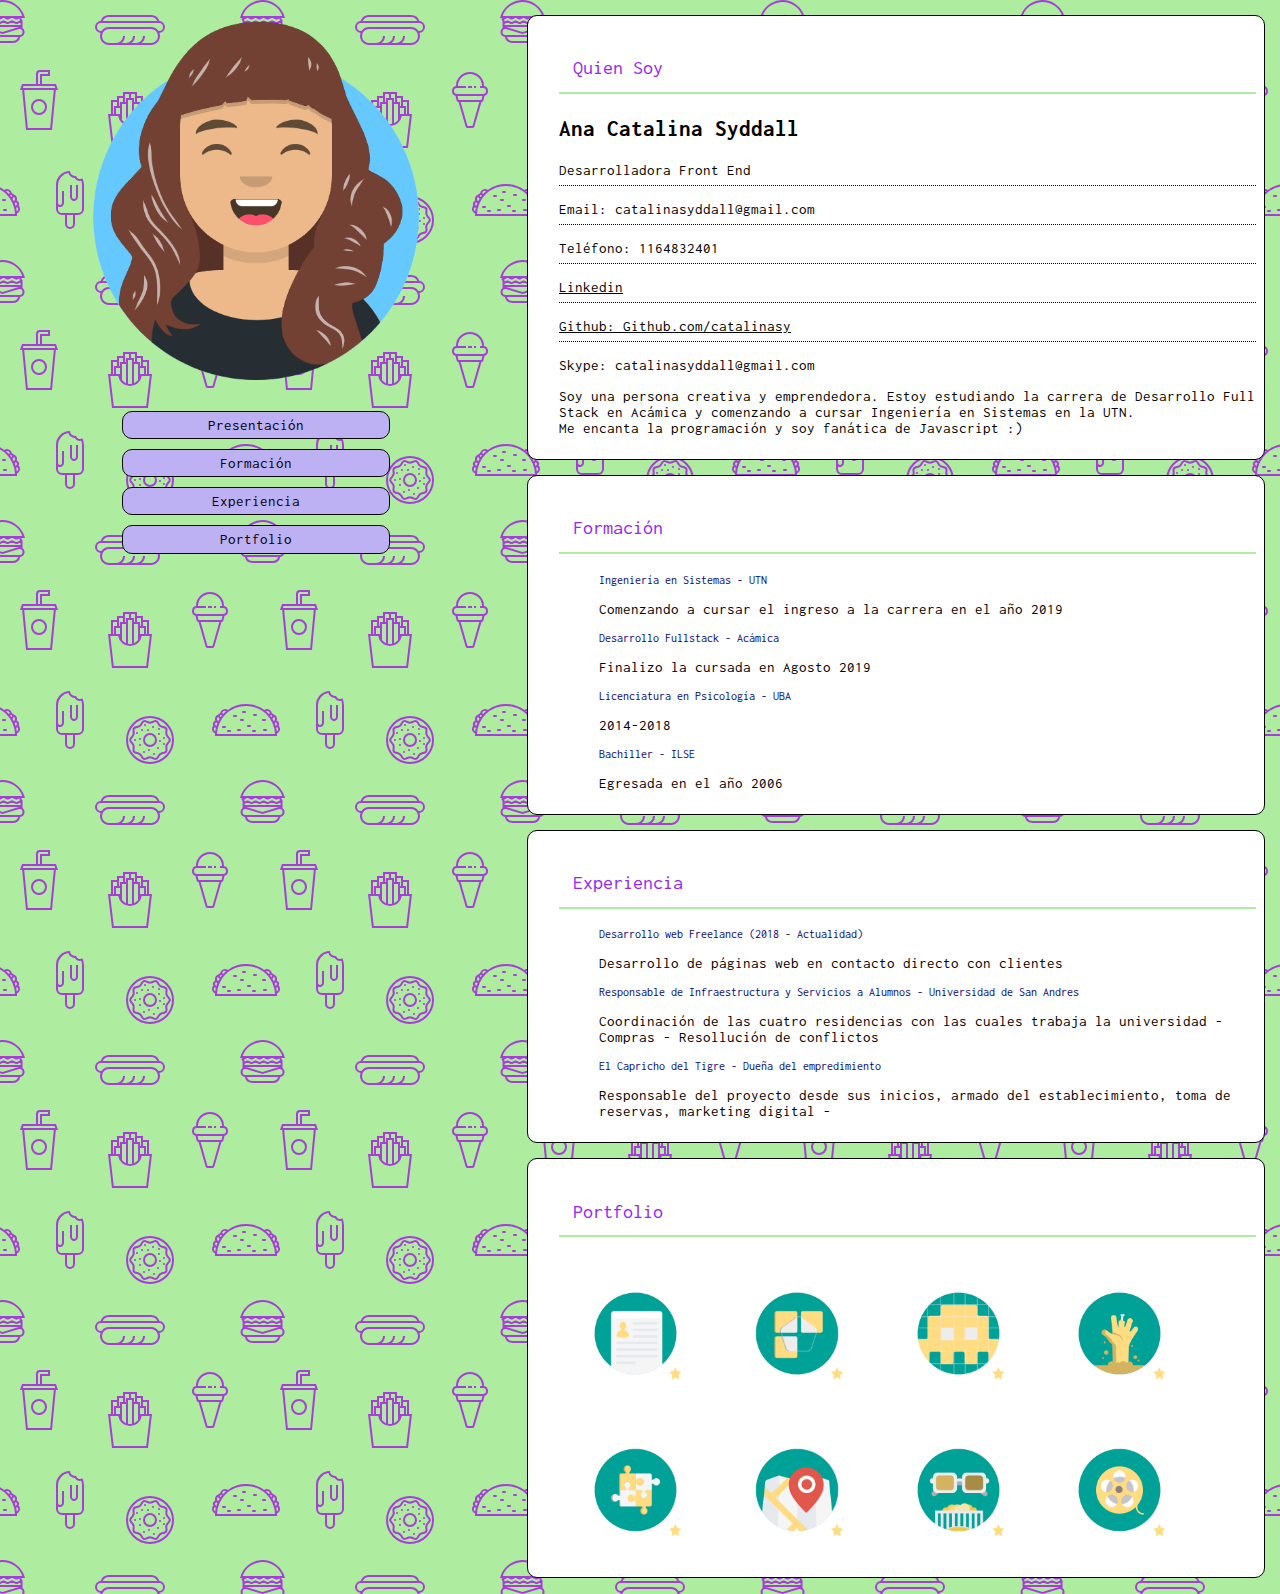
==== index.html @ 1a89f9c8 "Rename" ====
<!DOCTYPE html>
<html lang="en">
<head>
    <meta charset="UTF-8">
    <meta name="viewport" content="width=device-width, initial-scale=1.0">
    <meta http-equiv="X-UA-Compatible" content="ie=edge">
    <link rel="stylesheet" href="style.css">
    <title>Curriculum Vitae</title>
</head>
<body>
    <div class="wrapper">
        <div class="contenedorLinks">
            <img src="imgs/Avatar.png" alt="Imagen avatar">
            <a href="#presentacion">Presentación</a>
            <a href="#formacion">Formación</a>
            <a href="#experiencia">Experiencia</a>
            <a href="#portfolio">Portfolio</a>
        </div>
        <div class="contenedorInfo">
            <div id="presentacion" class="contenedorTexto">
                <p class="tituloSeccion">Quien Soy</p>
                <p class="nombre">Ana Catalina Syddall</p>
                <p class="datos">Desarrolladora Front End </p>
                <p class="datos">Email: catalinasyddall@gmail.com</p>
                <p class="datos">Teléfono: 1164832401</p>
                <p class="datos">
                <a href="https://www.linkedin.com/in/catalina-syddall-93647411b/">Linkedin </a>
                </p>
                <p class="datos">
                <a href="https://github.com/catalinasy">Github: Github.com/catalinasy</a>
                </p>
                <p>Skype: catalinasyddall@gmail.com</p>
                <p>
                Soy una persona creativa y emprendedora. Estoy estudiando la carrera de Desarrollo Full Stack en Acámica y comenzando a cursar Ingeniería en Sistemas en la UTN. <br>
                Me encanta la programación y soy fanática de Javascript :)
                </p>
            </div>
        <div id="formacion" class="contenedorTexto">
            <p class="tituloSeccion">Formación</p>
        <ul>
            <li class="title">Ingeniería en Sistemas - UTN</li>
            <p>Comenzando a cursar el ingreso a la carrera en el año 2019</p>
            <li class="title">Desarrollo Fullstack - Acámica</li>
            <p >Finalizo la cursada en Agosto 2019</p>
            <li class="title">Licenciatura en Psicología - UBA</li>
            <p>2014-2018</p>
            <li class="title">Bachiller - ILSE</li>
            <p>Egresada en el año 2006</p>

        </ul>
        </div>
        <div id="experiencia" class="contenedorTexto">
        
            <p class="tituloSeccion">Experiencia</p>
            <ul>
            <li class="title">Desarrollo web Freelance (2018 - Actualidad)</li>
            <p>Desarrollo de páginas web en contacto directo con clientes</p>
            <li class="title">
                Responsable de Infraestructura y Servicios a Alumnos - Universidad de San Andres
            </li>
            <p>Coordinación de las cuatro residencias con las cuales trabaja la universidad - Compras - Resollución de conflictos</p>
            <li class="title">El Capricho del Tigre - Dueña del empredimiento</li>
            <p>Responsable del proyecto desde sus inicios, armado del establecimiento, toma de reservas, marketing digital - </p>
        </ul>
        </div>
        
        <div id="portfolio" class="contenedorTexto">
            <p class="tituloSeccion">Portfolio</p>
            <div class="contenedor imagenes">
            <div class="primero">
                <img src="imgs/cv-icon.png" alt="Cv Icon">
                
                <img src="imgs/rompecabezas-icon.png" alt="Cv Icon">
                <img src="imgs/pixel-art-icon.png" alt="Cv Icon">
                <img src="imgs/ciudad-zombie-icon.png" alt="Cv Icon">
                
            </div>
            <div class="segundo">
                    <img src="imgs/recargado-icon.png" alt="Cv Icon">
                    <img src="imgs/mapa-interactivo-icon.png" alt="Cv Icon">
                    <img src="imgs/peli-vs-peli-icon.png" alt="Cv Icon">
                    <img src="imgs/que-veo-icon.png" alt="Cv Icon">
                </div>
            </div>
        </div>
        </div>
    </div>
</body>
</html>
---- style.css ----
@import url('https://fonts.googleapis.com/css?family=Inconsolata');
body{
    margin:0;
    padding:0;
    font-family: 'Inconsolata', monospace;
    font-size: 15px;
    /* background: -webkit-radial-gradient(#3494E6, #EC6EAD) */
    background-color: #aeec9f;
background-image: url("data:image/svg+xml,%3Csvg xmlns='http://www.w3.org/2000/svg' width='260' height='260' viewBox='0 0 260 260'%3E%3Cg fill-rule='evenodd'%3E%3Cg fill='%23a73ed9' fill-opacity='1'%3E%3Cpath d='M24.37 16c.2.65.39 1.32.54 2H21.17l1.17 2.34.45.9-.24.11V28a5 5 0 0 1-2.23 8.94l-.02.06a8 8 0 0 1-7.75 6h-20a8 8 0 0 1-7.74-6l-.02-.06A5 5 0 0 1-17.45 28v-6.76l-.79-1.58-.44-.9.9-.44.63-.32H-20a23.01 23.01 0 0 1 44.37-2zm-36.82 2a1 1 0 0 0-.44.1l-3.1 1.56.89 1.79 1.31-.66a3 3 0 0 1 2.69 0l2.2 1.1a1 1 0 0 0 .9 0l2.21-1.1a3 3 0 0 1 2.69 0l2.2 1.1a1 1 0 0 0 .9 0l2.21-1.1a3 3 0 0 1 2.69 0l2.2 1.1a1 1 0 0 0 .86.02l2.88-1.27a3 3 0 0 1 2.43 0l2.88 1.27a1 1 0 0 0 .85-.02l3.1-1.55-.89-1.79-1.42.71a3 3 0 0 1-2.56.06l-2.77-1.23a1 1 0 0 0-.4-.09h-.01a1 1 0 0 0-.4.09l-2.78 1.23a3 3 0 0 1-2.56-.06l-2.3-1.15a1 1 0 0 0-.45-.11h-.01a1 1 0 0 0-.44.1L.9 19.22a3 3 0 0 1-2.69 0l-2.2-1.1a1 1 0 0 0-.45-.11h-.01a1 1 0 0 0-.44.1l-2.21 1.11a3 3 0 0 1-2.69 0l-2.2-1.1a1 1 0 0 0-.45-.11h-.01zm0-2h-4.9a21.01 21.01 0 0 1 39.61 0h-2.09l-.06-.13-.26.13h-32.31zm30.35 7.68l1.36-.68h1.3v2h-36v-1.15l.34-.17 1.36-.68h2.59l1.36.68a3 3 0 0 0 2.69 0l1.36-.68h2.59l1.36.68a3 3 0 0 0 2.69 0L2.26 23h2.59l1.36.68a3 3 0 0 0 2.56.06l1.67-.74h3.23l1.67.74a3 3 0 0 0 2.56-.06zM-13.82 27l16.37 4.91L18.93 27h-32.75zm-.63 2h.34l16.66 5 16.67-5h.33a3 3 0 1 1 0 6h-34a3 3 0 1 1 0-6zm1.35 8a6 6 0 0 0 5.65 4h20a6 6 0 0 0 5.66-4H-13.1z'/%3E%3Cpath id='path6_fill-copy' d='M284.37 16c.2.65.39 1.32.54 2H281.17l1.17 2.34.45.9-.24.11V28a5 5 0 0 1-2.23 8.94l-.02.06a8 8 0 0 1-7.75 6h-20a8 8 0 0 1-7.74-6l-.02-.06a5 5 0 0 1-2.24-8.94v-6.76l-.79-1.58-.44-.9.9-.44.63-.32H240a23.01 23.01 0 0 1 44.37-2zm-36.82 2a1 1 0 0 0-.44.1l-3.1 1.56.89 1.79 1.31-.66a3 3 0 0 1 2.69 0l2.2 1.1a1 1 0 0 0 .9 0l2.21-1.1a3 3 0 0 1 2.69 0l2.2 1.1a1 1 0 0 0 .9 0l2.21-1.1a3 3 0 0 1 2.69 0l2.2 1.1a1 1 0 0 0 .86.02l2.88-1.27a3 3 0 0 1 2.43 0l2.88 1.27a1 1 0 0 0 .85-.02l3.1-1.55-.89-1.79-1.42.71a3 3 0 0 1-2.56.06l-2.77-1.23a1 1 0 0 0-.4-.09h-.01a1 1 0 0 0-.4.09l-2.78 1.23a3 3 0 0 1-2.56-.06l-2.3-1.15a1 1 0 0 0-.45-.11h-.01a1 1 0 0 0-.44.1l-2.21 1.11a3 3 0 0 1-2.69 0l-2.2-1.1a1 1 0 0 0-.45-.11h-.01a1 1 0 0 0-.44.1l-2.21 1.11a3 3 0 0 1-2.69 0l-2.2-1.1a1 1 0 0 0-.45-.11h-.01zm0-2h-4.9a21.01 21.01 0 0 1 39.61 0h-2.09l-.06-.13-.26.13h-32.31zm30.35 7.68l1.36-.68h1.3v2h-36v-1.15l.34-.17 1.36-.68h2.59l1.36.68a3 3 0 0 0 2.69 0l1.36-.68h2.59l1.36.68a3 3 0 0 0 2.69 0l1.36-.68h2.59l1.36.68a3 3 0 0 0 2.56.06l1.67-.74h3.23l1.67.74a3 3 0 0 0 2.56-.06zM246.18 27l16.37 4.91L278.93 27h-32.75zm-.63 2h.34l16.66 5 16.67-5h.33a3 3 0 1 1 0 6h-34a3 3 0 1 1 0-6zm1.35 8a6 6 0 0 0 5.65 4h20a6 6 0 0 0 5.66-4H246.9z'/%3E%3Cpath d='M159.5 21.02A9 9 0 0 0 151 15h-42a9 9 0 0 0-8.5 6.02 6 6 0 0 0 .02 11.96A8.99 8.99 0 0 0 109 45h42a9 9 0 0 0 8.48-12.02 6 6 0 0 0 .02-11.96zM151 17h-42a7 7 0 0 0-6.33 4h54.66a7 7 0 0 0-6.33-4zm-9.34 26a8.98 8.98 0 0 0 3.34-7h-2a7 7 0 0 1-7 7h-4.34a8.98 8.98 0 0 0 3.34-7h-2a7 7 0 0 1-7 7h-4.34a8.98 8.98 0 0 0 3.34-7h-2a7 7 0 0 1-7 7h-7a7 7 0 1 1 0-14h42a7 7 0 1 1 0 14h-9.34zM109 27a9 9 0 0 0-7.48 4H101a4 4 0 1 1 0-8h58a4 4 0 0 1 0 8h-.52a9 9 0 0 0-7.48-4h-42z'/%3E%3Cpath d='M39 115a8 8 0 1 0 0-16 8 8 0 0 0 0 16zm6-8a6 6 0 1 1-12 0 6 6 0 0 1 12 0zm-3-29v-2h8v-6H40a4 4 0 0 0-4 4v10H22l-1.33 4-.67 2h2.19L26 130h26l3.81-40H58l-.67-2L56 84H42v-6zm-4-4v10h2V74h8v-2h-8a2 2 0 0 0-2 2zm2 12h14.56l.67 2H22.77l.67-2H40zm13.8 4H24.2l3.62 38h22.36l3.62-38z'/%3E%3Cpath d='M129 92h-6v4h-6v4h-6v14h-3l.24 2 3.76 32h36l3.76-32 .24-2h-3v-14h-6v-4h-6v-4h-8zm18 22v-12h-4v4h3v8h1zm-3 0v-6h-4v6h4zm-6 6v-16h-4v19.17c1.6-.7 2.97-1.8 4-3.17zm-6 3.8V100h-4v23.8a10.04 10.04 0 0 0 4 0zm-6-.63V104h-4v16a10.04 10.04 0 0 0 4 3.17zm-6-9.17v-6h-4v6h4zm-6 0v-8h3v-4h-4v12h1zm27-12v-4h-4v4h3v4h1v-4zm-6 0v-8h-4v4h3v4h1zm-6-4v-4h-4v8h1v-4h3zm-6 4v-4h-4v8h1v-4h3zm7 24a12 12 0 0 0 11.83-10h7.92l-3.53 30h-32.44l-3.53-30h7.92A12 12 0 0 0 130 126z'/%3E%3Cpath d='M212 86v2h-4v-2h4zm4 0h-2v2h2v-2zm-20 0v.1a5 5 0 0 0-.56 9.65l.06.25 1.12 4.48a2 2 0 0 0 1.94 1.52h.01l7.02 24.55a2 2 0 0 0 1.92 1.45h4.98a2 2 0 0 0 1.92-1.45l7.02-24.55a2 2 0 0 0 1.95-1.52L224.5 96l.06-.25a5 5 0 0 0-.56-9.65V86a14 14 0 0 0-28 0zm4 0h6v2h-9a3 3 0 1 0 0 6H223a3 3 0 1 0 0-6H220v-2h2a12 12 0 1 0-24 0h2zm-1.44 14l-1-4h24.88l-1 4h-22.88zm8.95 26l-6.86-24h18.7l-6.86 24h-4.98zM150 242a22 22 0 1 0 0-44 22 22 0 0 0 0 44zm24-22a24 24 0 1 1-48 0 24 24 0 0 1 48 0zm-28.38 17.73l2.04-.87a6 6 0 0 1 4.68 0l2.04.87a2 2 0 0 0 2.5-.82l1.14-1.9a6 6 0 0 1 3.79-2.75l2.15-.5a2 2 0 0 0 1.54-2.12l-.19-2.2a6 6 0 0 1 1.45-4.46l1.45-1.67a2 2 0 0 0 0-2.62l-1.45-1.67a6 6 0 0 1-1.45-4.46l.2-2.2a2 2 0 0 0-1.55-2.13l-2.15-.5a6 6 0 0 1-3.8-2.75l-1.13-1.9a2 2 0 0 0-2.5-.8l-2.04.86a6 6 0 0 1-4.68 0l-2.04-.87a2 2 0 0 0-2.5.82l-1.14 1.9a6 6 0 0 1-3.79 2.75l-2.15.5a2 2 0 0 0-1.54 2.12l.19 2.2a6 6 0 0 1-1.45 4.46l-1.45 1.67a2 2 0 0 0 0 2.62l1.45 1.67a6 6 0 0 1 1.45 4.46l-.2 2.2a2 2 0 0 0 1.55 2.13l2.15.5a6 6 0 0 1 3.8 2.75l1.13 1.9a2 2 0 0 0 2.5.8zm2.82.97a4 4 0 0 1 3.12 0l2.04.87a4 4 0 0 0 4.99-1.62l1.14-1.9a4 4 0 0 1 2.53-1.84l2.15-.5a4 4 0 0 0 3.09-4.24l-.2-2.2a4 4 0 0 1 .97-2.98l1.45-1.67a4 4 0 0 0 0-5.24l-1.45-1.67a4 4 0 0 1-.97-2.97l.2-2.2a4 4 0 0 0-3.09-4.25l-2.15-.5a4 4 0 0 1-2.53-1.84l-1.14-1.9a4 4 0 0 0-5-1.62l-2.03.87a4 4 0 0 1-3.12 0l-2.04-.87a4 4 0 0 0-4.99 1.62l-1.14 1.9a4 4 0 0 1-2.53 1.84l-2.15.5a4 4 0 0 0-3.09 4.24l.2 2.2a4 4 0 0 1-.97 2.98l-1.45 1.67a4 4 0 0 0 0 5.24l1.45 1.67a4 4 0 0 1 .97 2.97l-.2 2.2a4 4 0 0 0 3.09 4.25l2.15.5a4 4 0 0 1 2.53 1.84l1.14 1.9a4 4 0 0 0 5 1.62l2.03-.87zM152 207a1 1 0 1 1 2 0 1 1 0 0 1-2 0zm6 2a1 1 0 1 1 2 0 1 1 0 0 1-2 0zm-11 1a1 1 0 1 1 2 0 1 1 0 0 1-2 0zm-6 0a1 1 0 1 1 2 0 1 1 0 0 1-2 0zm3-5a1 1 0 1 1 2 0 1 1 0 0 1-2 0zm-8 8a1 1 0 1 1 2 0 1 1 0 0 1-2 0zm3 6a1 1 0 1 1 2 0 1 1 0 0 1-2 0zm0 6a1 1 0 1 1 2 0 1 1 0 0 1-2 0zm4 7a1 1 0 1 1 2 0 1 1 0 0 1-2 0zm5-2a1 1 0 1 1 2 0 1 1 0 0 1-2 0zm5 4a1 1 0 1 1 2 0 1 1 0 0 1-2 0zm4-6a1 1 0 1 1 2 0 1 1 0 0 1-2 0zm6-4a1 1 0 1 1 2 0 1 1 0 0 1-2 0zm-4-3a1 1 0 1 1 2 0 1 1 0 0 1-2 0zm4-3a1 1 0 1 1 2 0 1 1 0 0 1-2 0zm-5-4a1 1 0 1 1 2 0 1 1 0 0 1-2 0zm-24 6a1 1 0 1 1 2 0 1 1 0 0 1-2 0zm16 5a5 5 0 1 0 0-10 5 5 0 0 0 0 10zm7-5a7 7 0 1 1-14 0 7 7 0 0 1 14 0zm86-29a1 1 0 0 0 0 2h2a1 1 0 0 0 0-2h-2zm19 9a1 1 0 0 1 1-1h2a1 1 0 0 1 0 2h-2a1 1 0 0 1-1-1zm-14 5a1 1 0 0 0 0 2h2a1 1 0 0 0 0-2h-2zm-25 1a1 1 0 0 0 0 2h2a1 1 0 0 0 0-2h-2zm5 4a1 1 0 0 0 0 2h2a1 1 0 0 0 0-2h-2zm9 0a1 1 0 0 1 1-1h2a1 1 0 0 1 0 2h-2a1 1 0 0 1-1-1zm15 1a1 1 0 0 1 1-1h2a1 1 0 0 1 0 2h-2a1 1 0 0 1-1-1zm12-2a1 1 0 0 0 0 2h2a1 1 0 0 0 0-2h-2zm-11-14a1 1 0 0 1 1-1h2a1 1 0 0 1 0 2h-2a1 1 0 0 1-1-1zm-19 0a1 1 0 0 0 0 2h2a1 1 0 0 0 0-2h-2zm6 5a1 1 0 0 1 1-1h2a1 1 0 0 1 0 2h-2a1 1 0 0 1-1-1zm-25 15c0-.47.01-.94.03-1.4a5 5 0 0 1-1.7-8 3.99 3.99 0 0 1 1.88-5.18 5 5 0 0 1 3.4-6.22 3 3 0 0 1 1.46-1.05 5 5 0 0 1 7.76-3.27A30.86 30.86 0 0 1 246 184c6.79 0 13.06 2.18 18.17 5.88a5 5 0 0 1 7.76 3.27 3 3 0 0 1 1.47 1.05 5 5 0 0 1 3.4 6.22 4 4 0 0 1 1.87 5.18 4.98 4.98 0 0 1-1.7 8c.02.46.03.93.03 1.4v1h-62v-1zm.83-7.17a30.9 30.9 0 0 0-.62 3.57 3 3 0 0 1-.61-4.2c.37.28.78.49 1.23.63zm1.49-4.61c-.36.87-.68 1.76-.96 2.68a2 2 0 0 1-.21-3.71c.33.4.73.75 1.17 1.03zm2.32-4.54c-.54.86-1.03 1.76-1.49 2.68a3 3 0 0 1-.07-4.67 3 3 0 0 0 1.56 1.99zm1.14-1.7c.35-.5.72-.98 1.1-1.46a1 1 0 1 0-1.1 1.45zm5.34-5.77c-1.03.86-2 1.79-2.9 2.77a3 3 0 0 0-1.11-.77 3 3 0 0 1 4-2zm42.66 2.77c-.9-.98-1.87-1.9-2.9-2.77a3 3 0 0 1 4.01 2 3 3 0 0 0-1.1.77zm1.34 1.54c.38.48.75.96 1.1 1.45a1 1 0 1 0-1.1-1.45zm3.73 5.84c-.46-.92-.95-1.82-1.5-2.68a3 3 0 0 0 1.57-1.99 3 3 0 0 1-.07 4.67zm1.8 4.53c-.29-.9-.6-1.8-.97-2.67.44-.28.84-.63 1.17-1.03a2 2 0 0 1-.2 3.7zm1.14 5.51c-.14-1.21-.35-2.4-.62-3.57.45-.14.86-.35 1.23-.63a2.99 2.99 0 0 1-.6 4.2zM275 214a29 29 0 0 0-57.97 0h57.96zM72.33 198.12c-.21-.32-.34-.7-.34-1.12v-12h-2v12a4.01 4.01 0 0 0 7.09 2.54c.57-.69.91-1.57.91-2.54v-12h-2v12a1.99 1.99 0 0 1-2 2 2 2 0 0 1-1.66-.88zM75 176c.38 0 .74-.04 1.1-.12a4 4 0 0 0 6.19 2.4A13.94 13.94 0 0 1 84 185v24a6 6 0 0 1-6 6h-3v9a5 5 0 1 1-10 0v-9h-3a6 6 0 0 1-6-6v-24a14 14 0 0 1 14-14 5 5 0 0 0 5 5zm-17 15v12a1.99 1.99 0 0 0 1.22 1.84 2 2 0 0 0 2.44-.72c.21-.32.34-.7.34-1.12v-12h2v12a3.98 3.98 0 0 1-5.35 3.77 3.98 3.98 0 0 1-.65-.3V209a4 4 0 0 0 4 4h16a4 4 0 0 0 4-4v-24c.01-1.53-.23-2.88-.72-4.17-.43.1-.87.16-1.28.17a6 6 0 0 1-5.2-3 7 7 0 0 1-6.47-4.88A12 12 0 0 0 58 185v6zm9 24v9a3 3 0 1 0 6 0v-9h-6z'/%3E%3Cpath d='M-17 191a1 1 0 0 0 0 2h2a1 1 0 0 0 0-2h-2zm19 9a1 1 0 0 1 1-1h2a1 1 0 0 1 0 2H3a1 1 0 0 1-1-1zm-14 5a1 1 0 0 0 0 2h2a1 1 0 0 0 0-2h-2zm-25 1a1 1 0 0 0 0 2h2a1 1 0 0 0 0-2h-2zm5 4a1 1 0 0 0 0 2h2a1 1 0 0 0 0-2h-2zm9 0a1 1 0 0 1 1-1h2a1 1 0 0 1 0 2h-2a1 1 0 0 1-1-1zm15 1a1 1 0 0 1 1-1h2a1 1 0 0 1 0 2h-2a1 1 0 0 1-1-1zm12-2a1 1 0 0 0 0 2h2a1 1 0 0 0 0-2H4zm-11-14a1 1 0 0 1 1-1h2a1 1 0 0 1 0 2h-2a1 1 0 0 1-1-1zm-19 0a1 1 0 0 0 0 2h2a1 1 0 0 0 0-2h-2zm6 5a1 1 0 0 1 1-1h2a1 1 0 0 1 0 2h-2a1 1 0 0 1-1-1zm-25 15c0-.47.01-.94.03-1.4a5 5 0 0 1-1.7-8 3.99 3.99 0 0 1 1.88-5.18 5 5 0 0 1 3.4-6.22 3 3 0 0 1 1.46-1.05 5 5 0 0 1 7.76-3.27A30.86 30.86 0 0 1-14 184c6.79 0 13.06 2.18 18.17 5.88a5 5 0 0 1 7.76 3.27 3 3 0 0 1 1.47 1.05 5 5 0 0 1 3.4 6.22 4 4 0 0 1 1.87 5.18 4.98 4.98 0 0 1-1.7 8c.02.46.03.93.03 1.4v1h-62v-1zm.83-7.17a30.9 30.9 0 0 0-.62 3.57 3 3 0 0 1-.61-4.2c.37.28.78.49 1.23.63zm1.49-4.61c-.36.87-.68 1.76-.96 2.68a2 2 0 0 1-.21-3.71c.33.4.73.75 1.17 1.03zm2.32-4.54c-.54.86-1.03 1.76-1.49 2.68a3 3 0 0 1-.07-4.67 3 3 0 0 0 1.56 1.99zm1.14-1.7c.35-.5.72-.98 1.1-1.46a1 1 0 1 0-1.1 1.45zm5.34-5.77c-1.03.86-2 1.79-2.9 2.77a3 3 0 0 0-1.11-.77 3 3 0 0 1 4-2zm42.66 2.77c-.9-.98-1.87-1.9-2.9-2.77a3 3 0 0 1 4.01 2 3 3 0 0 0-1.1.77zm1.34 1.54c.38.48.75.96 1.1 1.45a1 1 0 1 0-1.1-1.45zm3.73 5.84c-.46-.92-.95-1.82-1.5-2.68a3 3 0 0 0 1.57-1.99 3 3 0 0 1-.07 4.67zm1.8 4.53c-.29-.9-.6-1.8-.97-2.67.44-.28.84-.63 1.17-1.03a2 2 0 0 1-.2 3.7zm1.14 5.51c-.14-1.21-.35-2.4-.62-3.57.45-.14.86-.35 1.23-.63a2.99 2.99 0 0 1-.6 4.2zM15 214a29 29 0 0 0-57.97 0h57.96z'/%3E%3C/g%3E%3C/g%3E%3C/svg%3E");

}

.wrapper{
    display:Flex;
    justify-content: space-around;
    align-items: center;
    height:100%;
}

.contenedorLinks{
    display: flex;
    flex-direction: column;
    justify-content: center;
    align-items: center;
    width: 40%;
    height: 100%;
    align-self: flex-start;
    font-size: 15px;
}

.contenedorLinks img {
    width: 70%;
    margin-bottom: 5%;
}

.contenedorLinks a{
   
    width: 50%;
    margin: 5px 10px;
    padding: 1%;
    background: rgb(189, 177, 243);
    border:solid 1px rgb(7, 7, 7);
    border-radius: 10px;
    min-height: 10%;
    text-align: center;
    text-decoration: none;
        
}

a:link{
    color:black;
}
.contenedorInfo{
    width: 60%;
}
.nombre{
    font-size: 150%;
    font-weight: bold;
}
.contenedorTexto{
    margin: 2%;
    border: black solid 1px;
    border-radius: 10px;
    padding: 1%;
    background: white;
    padding-left:4%;

}


.tituloSeccion{
    border-bottom: solid #aeec9f 2px;
    width: 96%;
    padding:2%;
    font-size: 130%;
    color: #9328f7;
    
}

ul{
    list-style: none;
}

.title{
    color: rgb(4, 4, 122);
    font-size: 12px;
}
.primero img{
    width: 22%;
}

.segundo img{
    width: 22%;
}
.contenedorImagenes{
    display: flex;
    justify-content: space-evenly;
    align-items: center;
}

.contenedorImagenes{
    padding:0;
    margin:0;
}

.datos{
    padding-bottom: 1%;
    border-bottom: dotted black 1px;
}
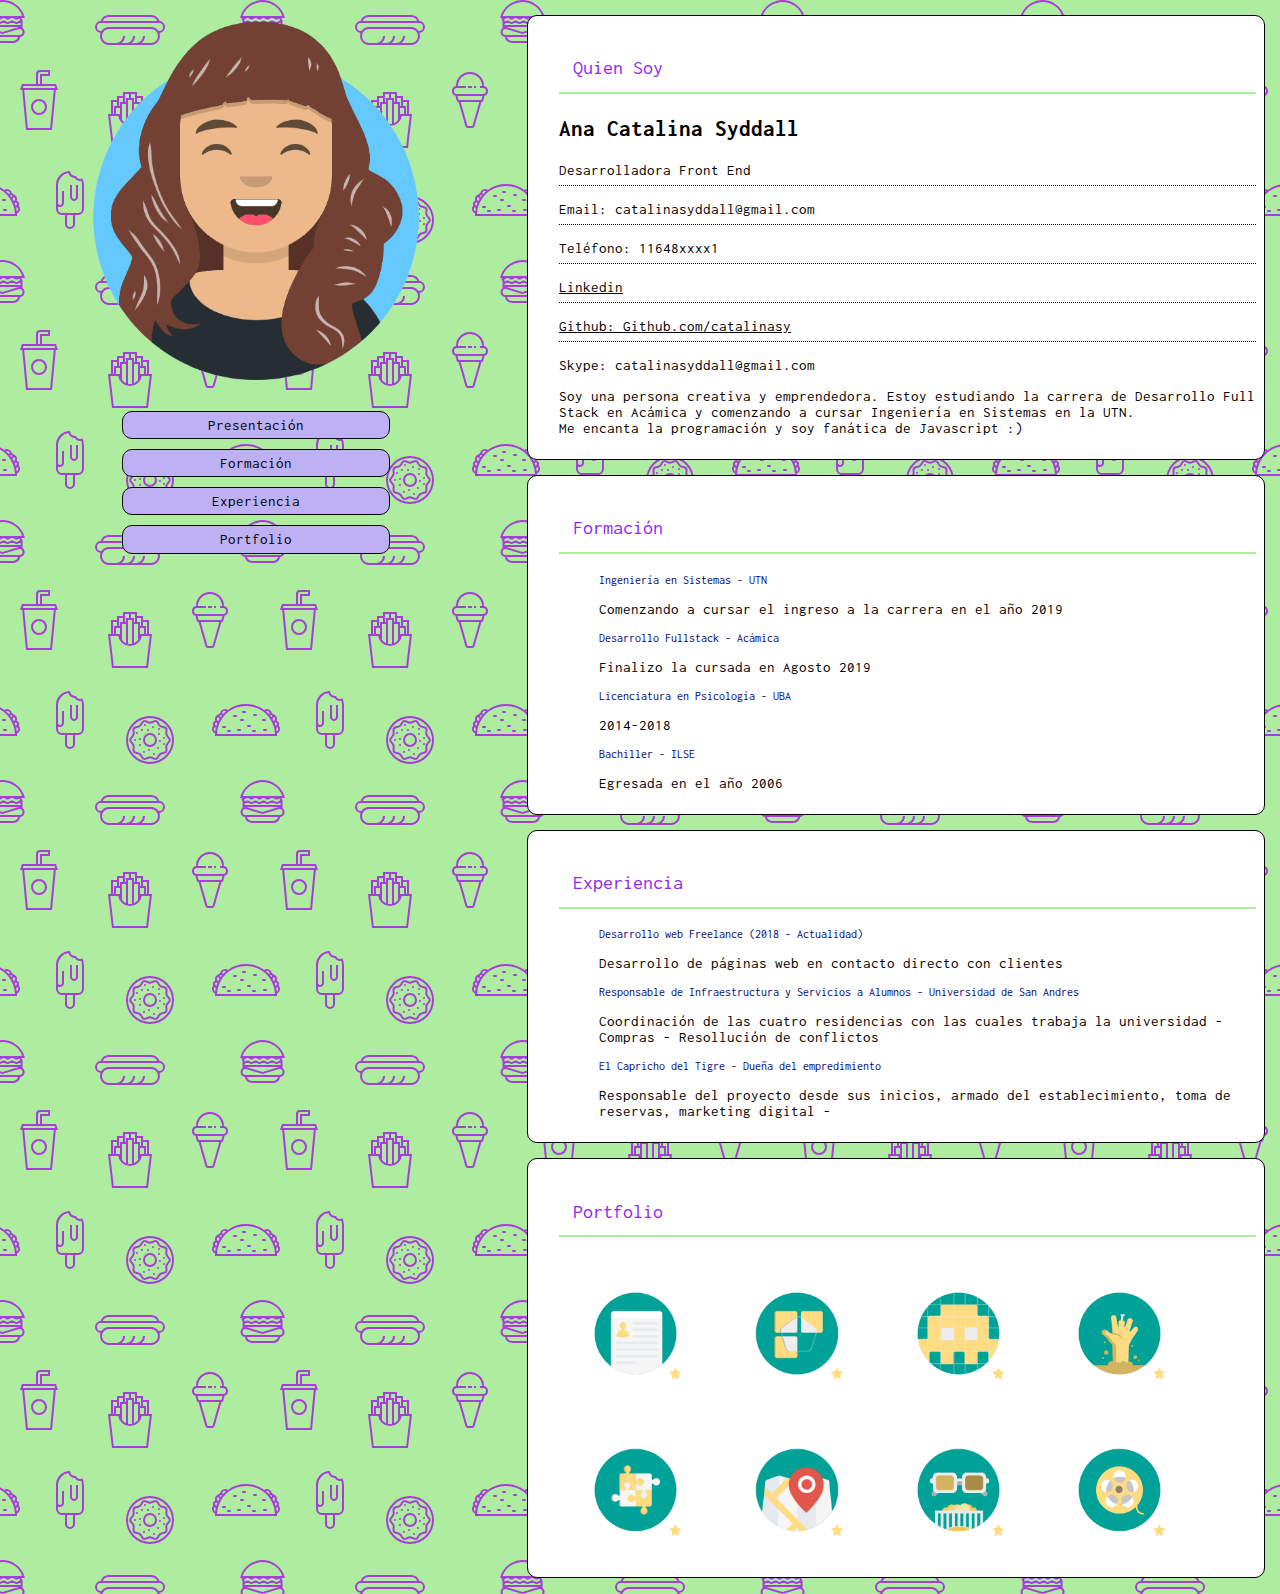
==== commit df65ac21: "Merge branch 'master' of https://github.com/catalinasy/cv" ====
--- a/index.html
+++ b/index.html
@@ -22,7 +22,7 @@
                 <p class="nombre">Ana Catalina Syddall</p>
                 <p class="datos">Desarrolladora Front End </p>
                 <p class="datos">Email: catalinasyddall@gmail.com</p>
-                <p class="datos">Teléfono: 1164832401</p>
+                <p class="datos">Teléfono: 11648xxxx1</p>
                 <p class="datos">
                 <a href="https://www.linkedin.com/in/catalina-syddall-93647411b/">Linkedin </a>
                 </p>
@@ -68,7 +68,8 @@
             <p class="tituloSeccion">Portfolio</p>
             <div class="contenedor imagenes">
             <div class="primero">
-                <img src="imgs/cv-icon.png" alt="Cv Icon">
+                <a href="https://catalinasy.github.io/cv/"><img src="imgs/cv-icon.png" alt="Cv Icon"></a>
+                
                 
                 <img src="imgs/rompecabezas-icon.png" alt="Cv Icon">
                 <img src="imgs/pixel-art-icon.png" alt="Cv Icon">
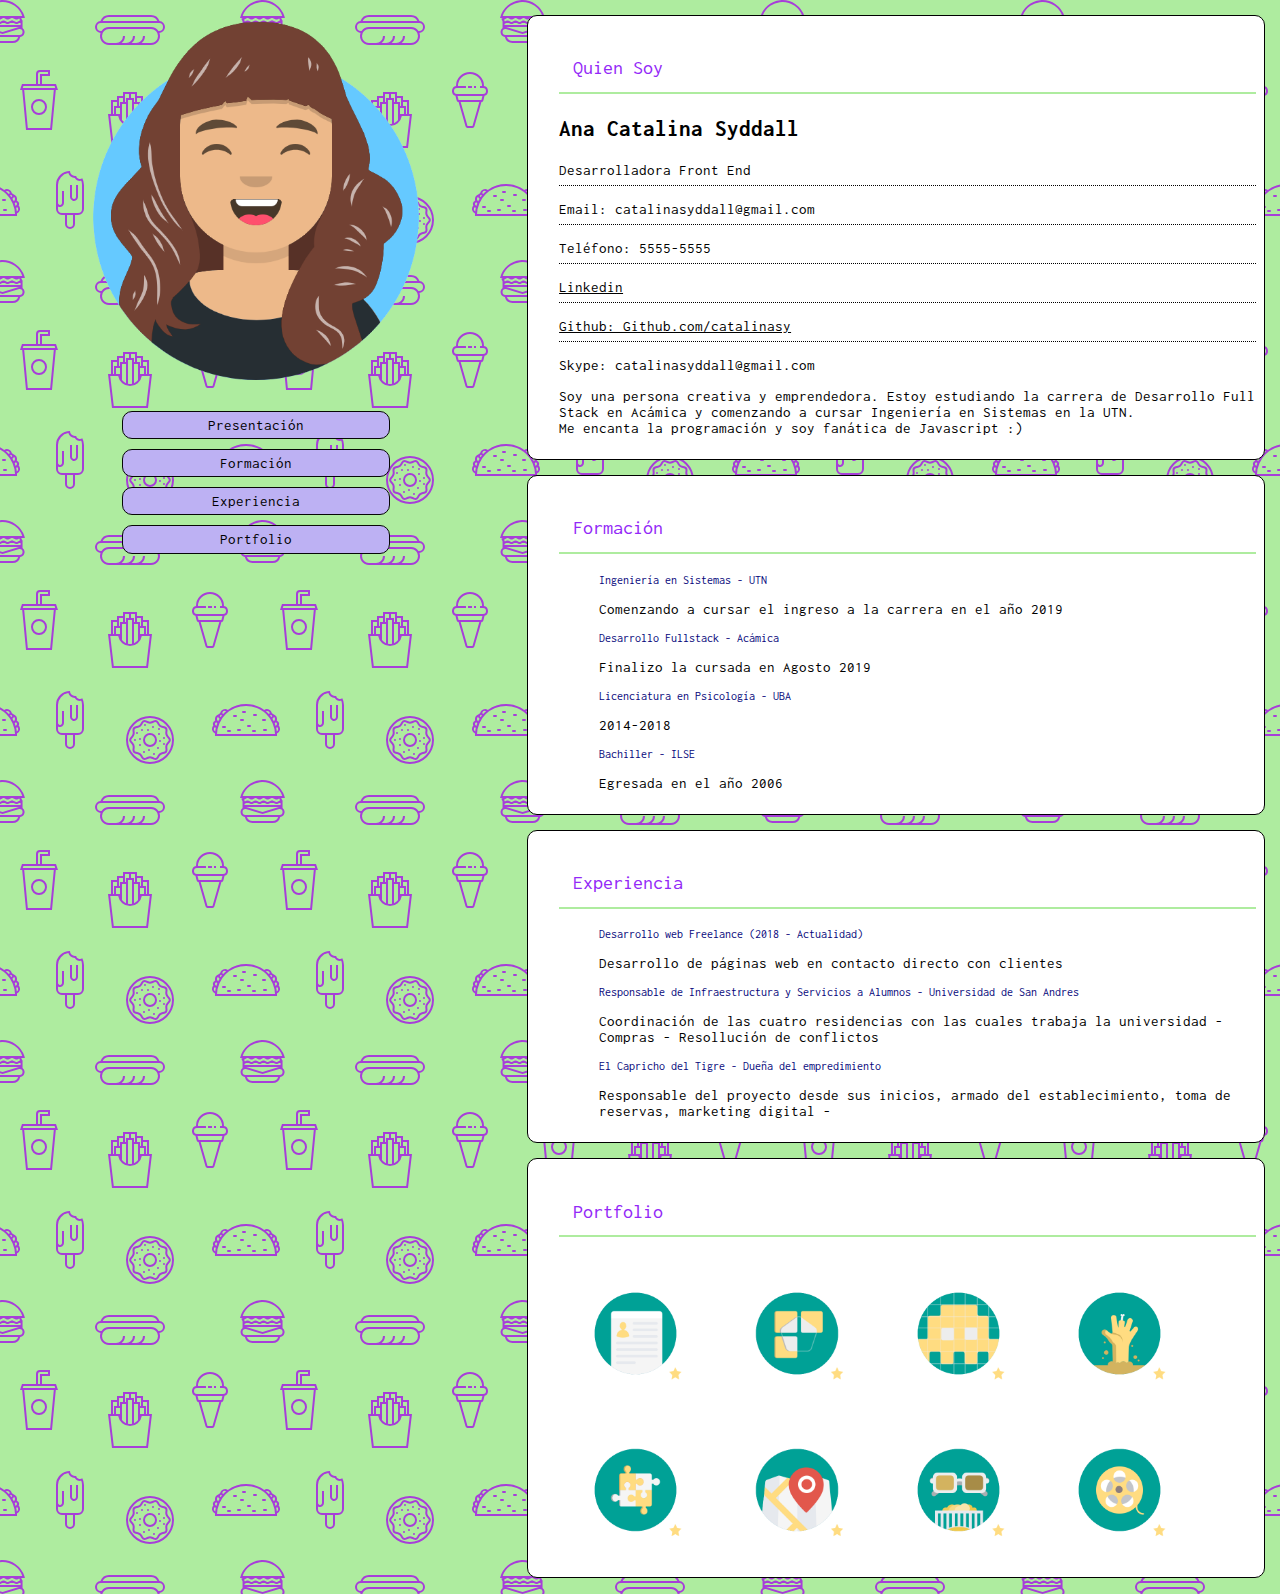
==== commit 266f912c: "Update index.html" ====
--- a/index.html
+++ b/index.html
@@ -22,7 +22,7 @@
                 <p class="nombre">Ana Catalina Syddall</p>
                 <p class="datos">Desarrolladora Front End </p>
                 <p class="datos">Email: catalinasyddall@gmail.com</p>
-                <p class="datos">Teléfono: 11648xxxx1</p>
+                <p class="datos">Teléfono: 5555-5555</p>
                 <p class="datos">
                 <a href="https://www.linkedin.com/in/catalina-syddall-93647411b/">Linkedin </a>
                 </p>
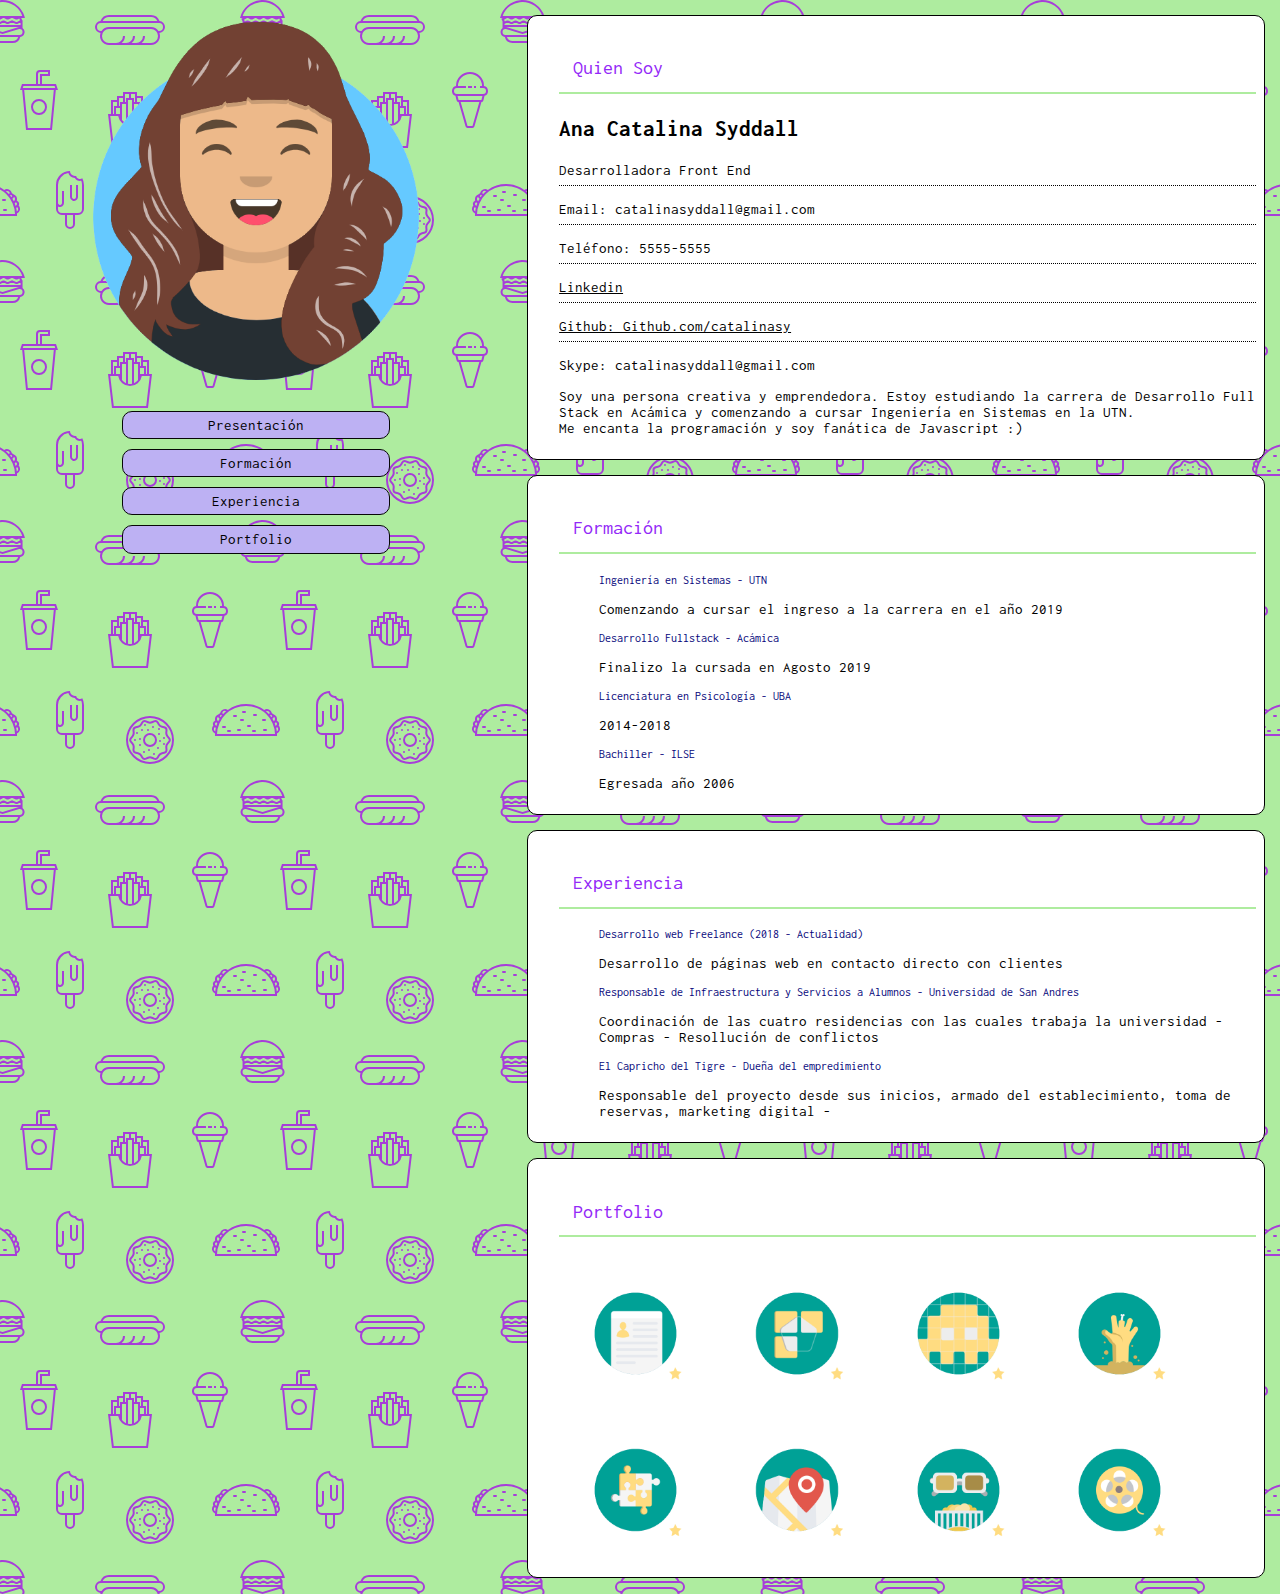
==== commit cea91f8f: "cambios" ====
--- a/index.html
+++ b/index.html
@@ -45,7 +45,7 @@
             <li class="title">Licenciatura en Psicología - UBA</li>
             <p>2014-2018</p>
             <li class="title">Bachiller - ILSE</li>
-            <p>Egresada en el año 2006</p>
+            <p>Egresada año 2006</p>
 
         </ul>
         </div>
